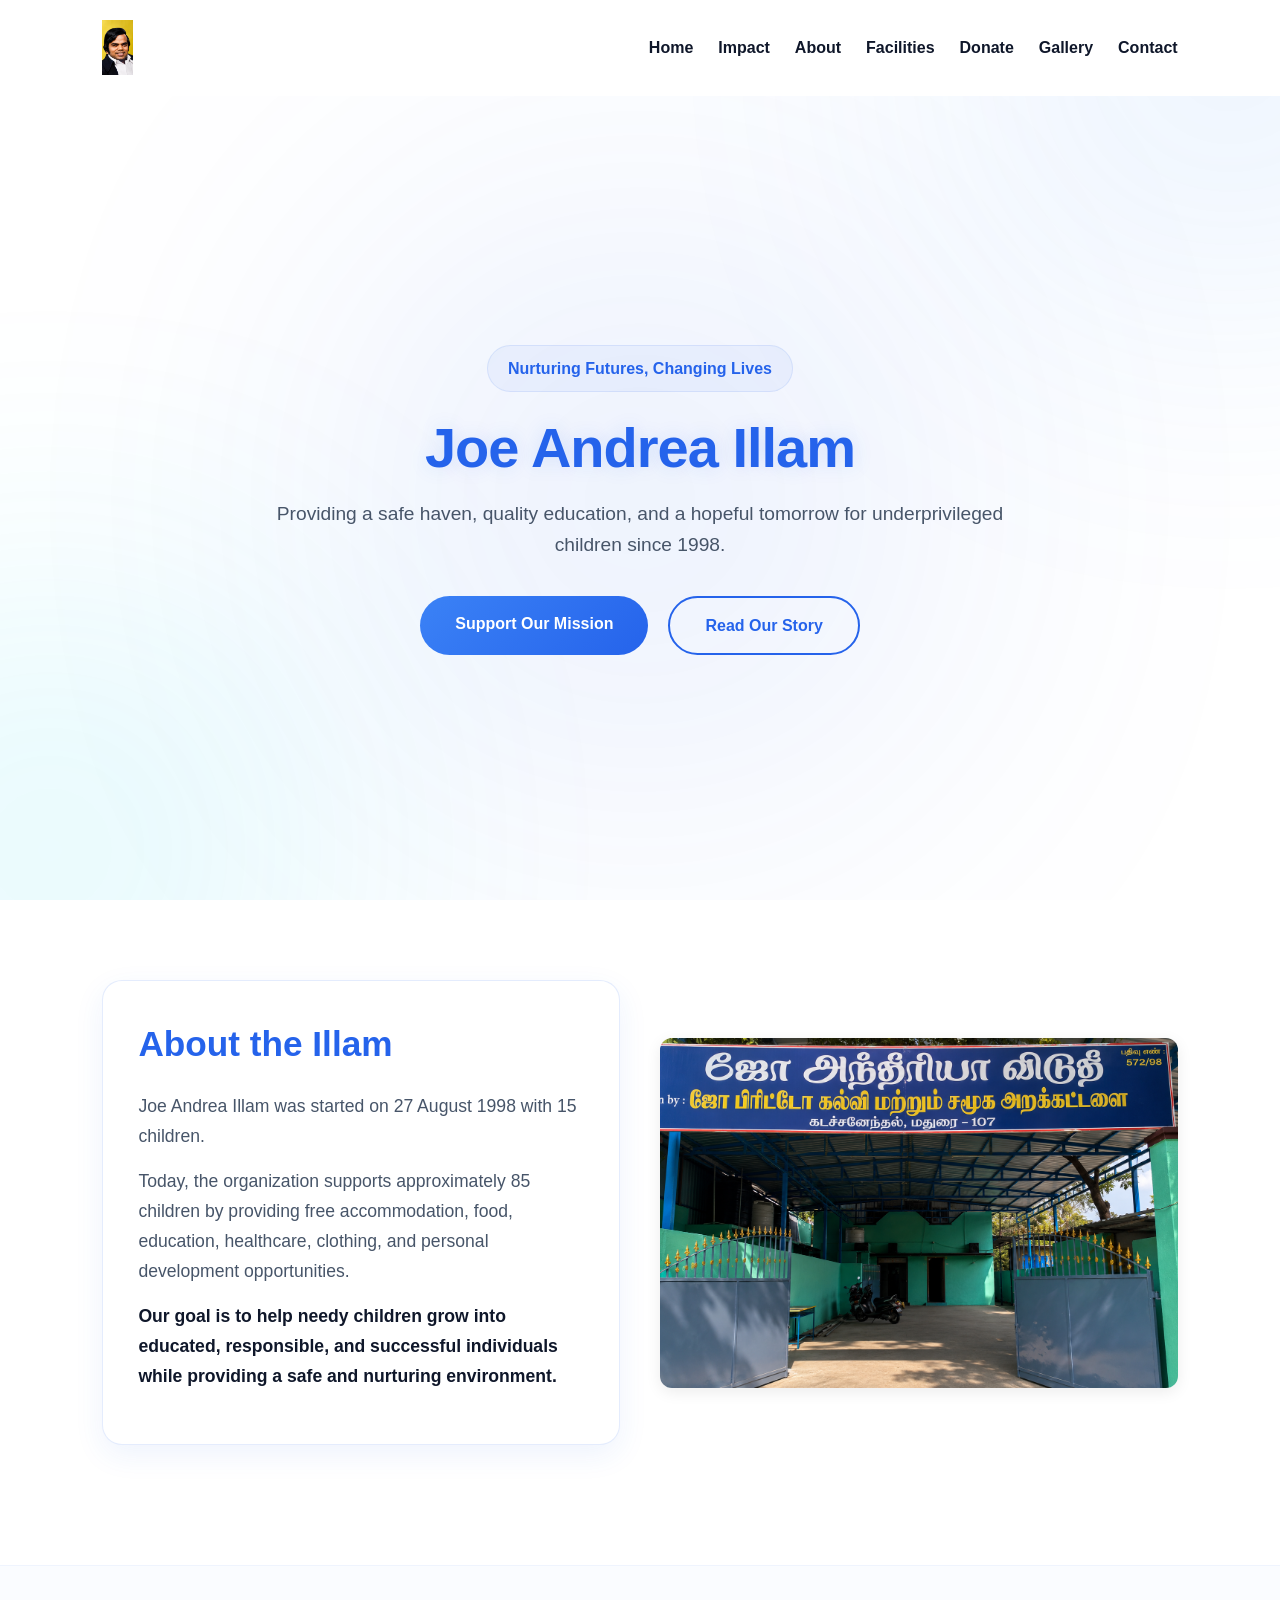
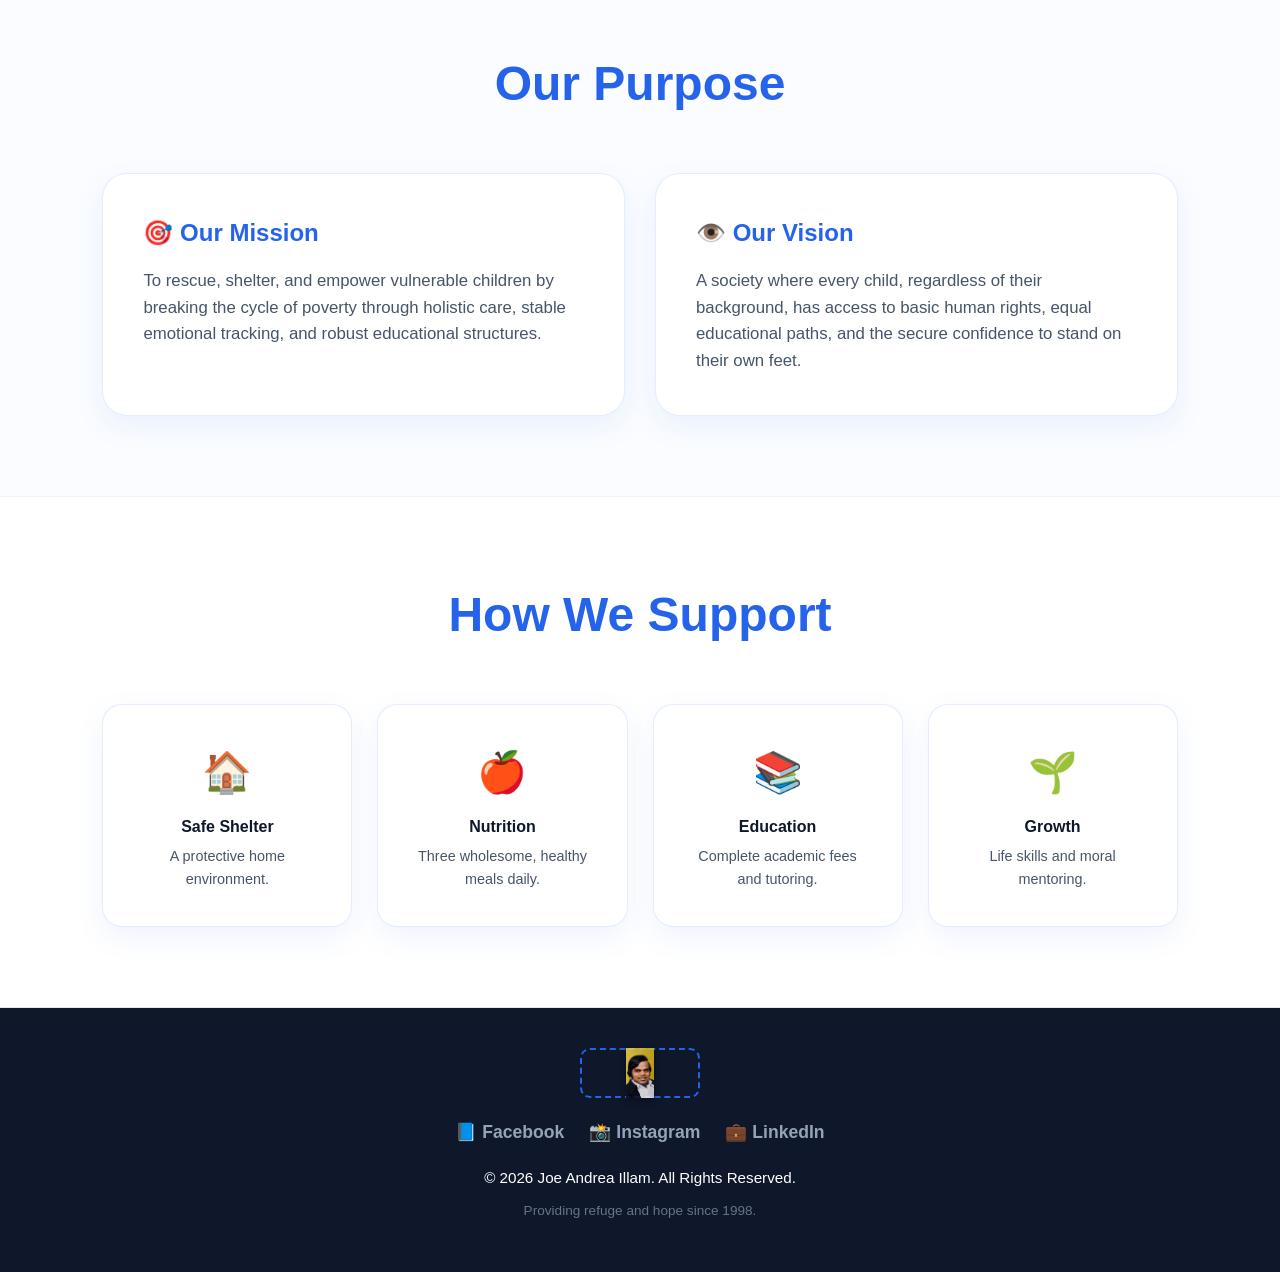
==== index.html @ 43335162 "Update index.html" ====
<!DOCTYPE html>
<html lang="en">
<head>
    <meta charset="UTF-8">
    <meta name="viewport" content="width=device-width, initial-scale=1.0">
    <title>Joe Andrea Illam - Home</title>
    <link rel="stylesheet" href="style.css">
</head>
<body>

    <nav class="navbar">
        <a href="/" style="display: flex; align-items: center; text-decoration: none;">
            <img src="assets/logo_ce.png" alt="Joe Andrea Illam Logo" style="height: 55px; width: auto; max-width: 100%; object-fit: contain;">
        </a>
        <ul class="nav-links">
            <li><a href="/">Home</a></li>
            <li><a href="/html_files/impact.html">Impact</a></li>
            <li><a href="/html_files/about.html">About</a></li>
            <li><a href="/html_files/facilities.html">Facilities</a></li>
            <li><a href="/html_files/donate.html">Donate</a></li>
            <li><a href="/pages/gallery.html">Gallery</a></li>
            <li><a href="/html_files/contact.html">Contact</a></li>
        </ul>
    </nav>

    <section class="hero">
        <div class="hero-glow"></div>
        <div class="hero-content">
            <span class="hero-tag">Nurturing Futures, Changing Lives</span>
            
            <h1 style="font-size: 3.5rem; font-weight: 900; letter-spacing: -1px;">Joe Andrea Illam</h1>
            
            <p>Providing a safe haven, quality education, and a hopeful tomorrow for underprivileged children since 1998.</p>
            <div class="hero-buttons">
                <a href="/html_files/donate.html" class="hero-btn">Support Our Mission</a>
                <a href="/html_files/about.html" class="hero-btn secondary-btn">Read Our Story</a>
            </div>
        </div>
    </section>

    <section class="about-summary-section" style="background: #ffffff;">
        <div class="about-container">
            <div class="about-content">
                <h2 style="color: #2563eb; font-size: 2.2rem; margin-bottom: 20px; font-weight: 800;">About the Illam</h2>
                <p style="font-size: 1.1rem; margin-bottom: 15px;">Joe Andrea Illam was started on 27 August 1998 with 15 children.</p>
                <p style="font-size: 1.1rem; margin-bottom: 15px;">Today, the organization supports approximately 85 children by providing free accommodation, food, education, healthcare, clothing, and personal development opportunities.</p>
                <p style="font-size: 1.1rem; font-weight: 600; color: #0f172a;">Our goal is to help needy children grow into educated, responsible, and successful individuals while providing a safe and nurturing environment.</p>
            </div>
            <div class="image-box-container" style="min-height: 350px; display: flex; align-items: center; justify-content: center; overflow: hidden; border-radius: 12px; box-shadow: 0 4px 15px rgba(0,0,0,0.08);">
                <img src="assets/entrenece.png" alt="Joe Andrea Illam Entrance" style="width: 100%; height: 350px; object-fit: cover; display: block;">
            </div>
        </div>
    </section>

    <section class="mission-vision-section" style="background: rgba(37, 99, 235, 0.02); border-top: 1px solid rgba(37, 99, 235, 0.05); border-bottom: 1px solid rgba(37, 99, 235, 0.05);">
        <h2 class="section-title">Our Purpose</h2>
        <div class="mission-grid">
            <div class="glass-card">
                <h3 style="color: #2563eb; margin-bottom: 15px; font-size: 1.5rem; display: flex; align-items: center; gap: 10px;">
                    🎯 Our Mission
                </h3>
                <p style="color: #475569; font-size: 1.05rem;">To rescue, shelter, and empower vulnerable children by breaking the cycle of poverty through holistic care, stable emotional tracking, and robust educational structures.</p>
            </div>
            <div class="glass-card">
                <h3 style="color: #2563eb; margin-bottom: 15px; font-size: 1.5rem; display: flex; align-items: center; gap: 10px;">
                    👁️ Our Vision
                </h3>
                <p style="color: #475569; font-size: 1.05rem;">A society where every child, regardless of their background, has access to basic human rights, equal educational paths, and the secure confidence to stand on their own feet.</p>
            </div>
        </div>
    </section>

    <section class="pillars-section" style="background: #ffffff;">
        <h2 class="section-title">How We Support</h2>
        <div class="facility-grid">
            <div class="facility-card">
                <div style="font-size: 2.5rem; margin-bottom: 10px;">🏠</div>
                <h4>Safe Shelter</h4>
                <p style="font-size: 0.9rem; color: #475569; font-weight: normal; margin-top: 5px;">A protective home environment.</p>
            </div>
            <div class="facility-card">
                <div style="font-size: 2.5rem; margin-bottom: 10px;">🍎</div>
                <h4>Nutrition</h4>
                <p style="font-size: 0.9rem; color: #475569; font-weight: normal; margin-top: 5px;">Three wholesome, healthy meals daily.</p>
            </div>
            <div class="facility-card">
                <div style="font-size: 2.5rem; margin-bottom: 10px;">📚</div>
                <h4>Education</h4>
                <p style="font-size: 0.9rem; color: #475569; font-weight: normal; margin-top: 5px;">Complete academic fees and tutoring.</p>
            </div>
            <div class="facility-card">
                <div style="font-size: 2.5rem; margin-bottom: 10px;">🌱</div>
                <h4>Growth</h4>
                <p style="font-size: 0.9rem; color: #475569; font-weight: normal; margin-top: 5px;">Life skills and moral mentoring.</p>
            </div>
        </div>
    </section>

    <footer class="footer" style="padding: 40px 20px; background: #0f172a; color: #ffffff; text-align: center;">
        <div class="footer-logo" style="margin-bottom: 20px;">
            <img src="assets/logo_ce.png" alt="Joe Andrea Illam Footer Logo" style="height: 50px; width: auto; opacity: 0.85; filter: drop-shadow(0px 2px 4px rgba(0,0,0,0.5));">
        </div>
        
        <div class="social-links" style="margin-bottom: 20px; display: flex; justify-content: center; align-items: center; gap: 25px; flex-wrap: wrap;">
            <a href="https://www.facebook.com/share/1VLfPqakQE/" target="_blank" style="color: #94a3b8; text-decoration: none; font-weight: 600; font-size: 1.1rem; transition: color 0.3s;" onmouseover="this.style.color='#1877F2'" onmouseout="this.style.color='#94a3b8'">
                📘 Facebook
            </a>
            <a href="https://www.instagram.com/joe_twinklings?igsh=MTR5OWZyY2IxOW5wZw%3D%3D" target="_blank" style="color: #94a3b8; text-decoration: none; font-weight: 600; font-size: 1.1rem; transition: color 0.3s;" onmouseover="this.style.color='#E1306C'" onmouseout="this.style.color='#94a3b8'">
                📸 Instagram
            </a>
            <a href="https://www.linkedin.com/in/joe-andrea-illam-51b11a83/" target="_blank" style="color: #94a3b8; text-decoration: none; font-weight: 600; font-size: 1.1rem; transition: color 0.3s;" onmouseover="this.style.color='#0A66C2'" onmouseout="this.style.color='#94a3b8'">
                💼 LinkedIn
            </a>
        </div>

        <p>&copy; 2026 Joe Andrea Illam. All Rights Reserved.</p>
        <p style="font-size: 0.85rem; color: #64748b; margin-top: 5px;">Providing refuge and hope since 1998.</p>
    </footer>

    <script src="script.js"></script>
</body>
</html>
---- style.css ----
/* =====================================
JOE ANDREA ILLAM - STYLE.CSS
===================================== */

* {
    margin: 0;
    padding: 0;
    box-sizing: border-box;
    /* Removed scroll-behavior: smooth to fix page jumping issue */
}

body {
    background: #ffffff;
    color: #0f172a;
    font-family: Arial, Helvetica, sans-serif;
    overflow-x: hidden;
    line-height: 1.6;
}

/* Background Blobs */
body::before {
    content: "";
    position: fixed;
    top: -200px;
    right: -200px;
    width: 500px;
    height: 500px;
    background: #60a5fa;
    opacity: 0.15;
    border-radius: 50%;
    filter: blur(150px);
    z-index: -1;
}

body::after {
    content: "";
    position: fixed;
    bottom: -200px;
    left: -200px;
    width: 500px;
    height: 500px;
    background: #22d3ee;
    opacity: 0.15;
    border-radius: 50%;
    filter: blur(150px);
    z-index: -1;
}

/* ==========================
NAVBAR
========================== */

.navbar {
    position: fixed;
    top: 0;
    left: 0;
    width: 100%;
    display: flex;
    justify-content: space-between;
    align-items: center;
    padding: 20px 8%;
    background: rgba(255, 255, 255, 0.95);
    box-shadow: 0 4px 20px rgba(0, 0, 0, 0.05);
    backdrop-filter: blur(15px);
    z-index: 1000;
    border-bottom: 1px solid rgba(255, 255, 255, 0.08);
}

.logo-box {
    width: 120px;
    height: 50px;
    border: 2px dashed #2563eb;
    display: flex;
    align-items: center;
    justify-content: center;
    color: #2563eb; /* Set to deep blue to match themes securely */
    font-weight: bold;
    border-radius: 10px;
}

.nav-links {
    display: flex;
    list-style: none;
    gap: 25px;
}

.nav-links a {
    text-decoration: none;
    color: #0f172a;
    font-weight: 600;
    transition: .3s;
}

.nav-links a:hover {
    color: #2563eb;
}

/* ==========================
HERO
========================== */

.hero {
    min-height: 100vh;
    display: flex;
    align-items: center;
    justify-content: center;
    text-align: center;
    position: relative;
    overflow: hidden;
    padding: 140px 20px 40px 20px; /* Enhanced padding to handle top bar spacing safely */
}

.hero-glow {
    position: absolute;
    width: 500px;
    height: 500px;
    background: #2563eb;
    opacity: .15;
    border-radius: 50%;
    filter: blur(180px);
    animation: floatGlow 8s ease-in-out infinite;
}

@keyframes floatGlow {
    0% { transform: translate(-120px, -50px); }
    50% { transform: translate(120px, 50px); }
    100% { transform: translate(-120px, -50px); }
}

.hero-content {
    max-width: 900px;
    position: relative;
    z-index: 5;
}

.hero-tag {
    display: inline-block;
    padding: 10px 20px;
    background: rgba(37, 99, 235, 0.05);
    border: 1px solid rgba(37, 99, 235, 0.1);
    border-radius: 50px;
    margin-bottom: 25px;
    color: #2563eb;
    font-weight: 600;
}

.hero-content h1 {
    font-size: 4.5rem;
    font-weight: 800;
    color: #2563eb;
    line-height: 1.1;
    margin-bottom: 20px;
    text-shadow: 0 0 20px rgba(37, 99, 235, 0.15);
}

.hero-content p {
    font-size: 1.2rem;
    max-width: 750px;
    margin: auto;
    color: #475569;
}

.hero-buttons {
    margin-top: 35px;
    display: flex;
    justify-content: center;
    gap: 20px;
}

.hero-btn {
    padding: 15px 35px;
    border: none;
    border-radius: 50px;
    cursor: pointer;
    font-weight: bold;
    color: white;
    background: linear-gradient(135deg, #3b82f6, #2563eb);
    transition: .4s;
    text-decoration: none;
    display: inline-block;
}

.hero-btn:hover {
    transform: translateY(-6px);
    box-shadow: 0 10px 25px rgba(37, 99, 235, 0.3);
}

.secondary-btn {
    background: transparent !important;
    border: 2px solid #2563eb;
    color: #2563eb;
}

.secondary-btn:hover {
    background: #2563eb !important;
    color: white;
}

/* ==========================
GLOBAL SECTIONS
========================== */

section {
    padding: 80px 8%;
}

.section-title {
    text-align: center;
    font-size: 3rem;
    color: #2563eb;
    margin-bottom: 50px;
    font-weight: 800;
}

/* ==========================
IMPACT (STATS)
========================== */

.stats-container {
    display: grid;
    grid-template-columns: repeat(auto-fit, minmax(220px, 1fr));
    gap: 30px;
}

.stat-card {
    background: #ffffff;
    border: 1px solid rgba(37, 99, 235, 0.12);
    box-shadow: 0 10px 30px rgba(37, 99, 235, 0.08);
    backdrop-filter: blur(20px);
    border-radius: 25px;
    text-align: center;
    padding: 40px 20px;
    transition: .4s;
}

.stat-card:hover {
    transform: translateY(-10px);
    box-shadow: 0 20px 40px rgba(37, 99, 235, 0.15);
}

.stat-card h3 {
    font-size: 3.5rem;
    color: #2563eb;
    margin-bottom: 10px;
}

.stat-card p {
    color: #475569;
    font-weight: 600;
}

/* ==========================
ABOUT
========================== */

.about-container {
    display: grid;
    grid-template-columns: repeat(auto-fit, minmax(320px, 1fr));
    gap: 40px;
    align-items: center;
    margin-bottom: 40px;
}

.image-placeholder {
    min-height: 320px;
    border: 3px dashed #2563eb;
    border-radius: 20px;
    display: flex;
    justify-content: center;
    align-items: center;
    color: #2563eb;
    background: rgba(37, 99, 235, 0.02);
    font-weight: 700;
    padding: 20px;
    text-align: center;
}

.about-content {
    background: #ffffff;
    border: 1px solid rgba(37, 99, 235, 0.12);
    box-shadow: 0 10px 30px rgba(37, 99, 235, 0.08);
    padding: 35px;
    border-radius: 20px;
    color: #475569;
}

.about-content h3 {
    color: #2563eb;
    font-size: 1.8rem;
    margin-bottom: 15px;
}

.about-content p {
    margin-bottom: 18px;
    line-height: 1.7;
}

/* ==========================
MISSION / VOICES
========================== */

.mission-grid {
    display: grid;
    grid-template-columns: repeat(auto-fit, minmax(320px, 1fr));
    gap: 30px;
}

.glass-card {
    background: #ffffff;
    border: 1px solid rgba(37, 99, 235, 0.12);
    box-shadow: 0 10px 30px rgba(37, 99, 235, 0.08);
    border-radius: 25px;
    padding: 40px;
    transition: .4s;
}

.glass-card:hover {
    transform: translateY(-10px);
    box-shadow: 0 15px 35px rgba(37, 99, 235, 0.15);
}

/* ==========================
FACILITIES
========================== */

.facility-grid {
    display: grid;
    grid-template-columns: repeat(auto-fit, minmax(240px, 1fr));
    gap: 25px;
}

.facility-card {
    background: #ffffff;
    border: 1px solid rgba(37, 99, 235, 0.12);
    box-shadow: 0 10px 30px rgba(37, 99, 235, 0.08);
    border-radius: 20px;
    text-align: center;
    padding: 35px;
    font-weight: 600;
    transition: .4s;
    color: #0f172a;
}

.facility-card:hover {
    transform: translateY(-10px);
    box-shadow: 0 15px 35px rgba(37, 99, 235, 0.15);
}

/* ==========================
DONATION & CONTACT CARD
========================== */

.donation-card, .contact-card {
    max-width: 950px;
    margin: auto;
    background: #ffffff;
    border: 1px solid rgba(37, 99, 235, 0.12);
    box-shadow: 0 10px 30px rgba(37, 99, 235, 0.08);
    border-radius: 25px;
    padding: 40px;
}

/* ==========================
FOOTER
========================== */

.footer {
    padding: 50px 20px;
    text-align: center;
    background: #f8fafc;
    color: #475569;
    border-top: 1px solid #e2e8f0;
}

.footer-logo {
    width: 120px;
    height: 50px;
    border: 2px dashed #2563eb;
    margin: auto;
    display: flex;
    justify-content: center;
    align-items: center;
    color: #2563eb;
    margin-bottom: 20px;
    font-weight: 700;
    border-radius: 10px;
}

.footer p {
    margin-bottom: 10px;
    font-size: 0.95rem;
}

/* ==========================
MOBILE MEDIA QUERIES
========================== */

@media (max-width: 900px) {
    .navbar {
        flex-direction: column;
        gap: 15px;
        padding: 15px 2%;
        position: relative; /* Avoids overlay locking on small screen sizes */
    }

    .nav-links {
        flex-wrap: wrap;
        justify-content: center;
        gap: 15px;
    }

    .hero {
        padding-top: 40px;
        min-height: auto;
    }

    .hero-content h1 {
        font-size: 2.8rem;
    }

    .hero-buttons {
        flex-direction: column;
        align-items: center;
        gap: 15px;
    }

    .section-title {
        font-size: 2.2rem;
        margin-bottom: 30px;
    }
    
    section {
        padding: 50px 5%;
    }
}
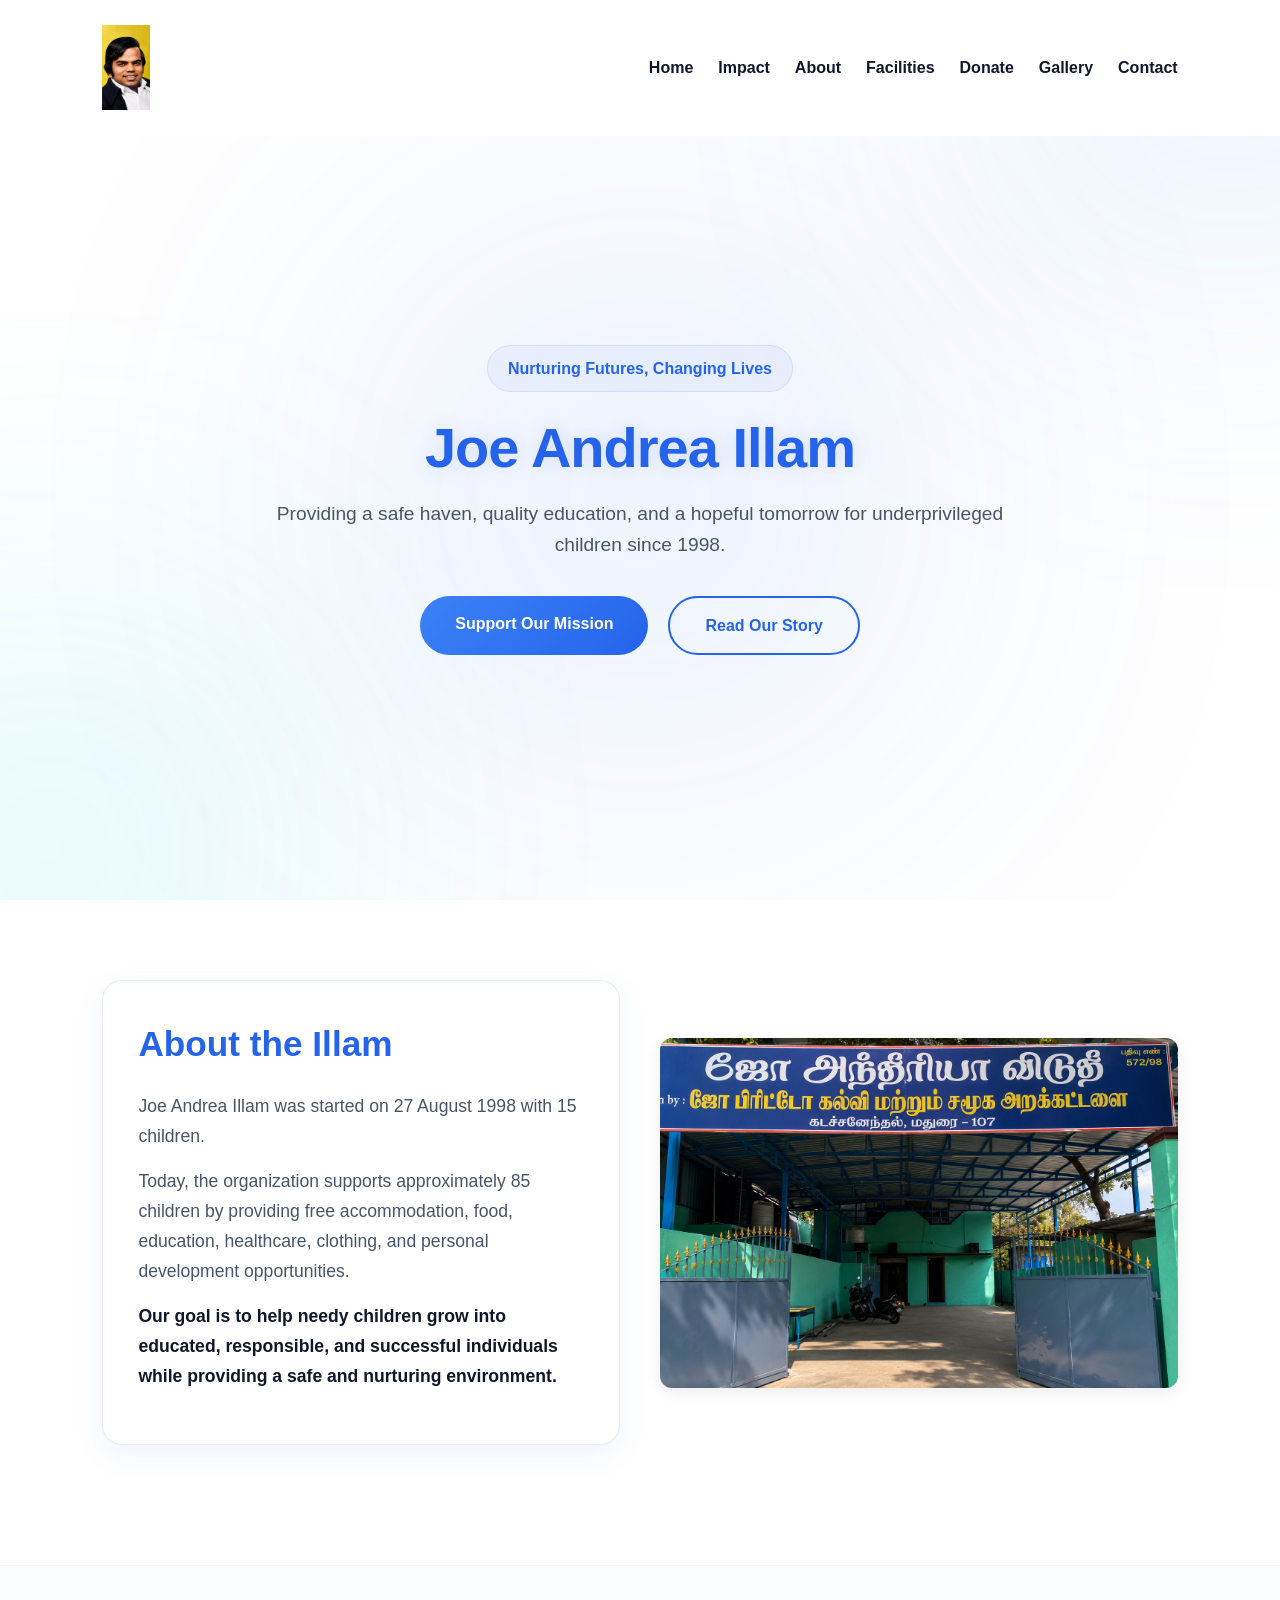
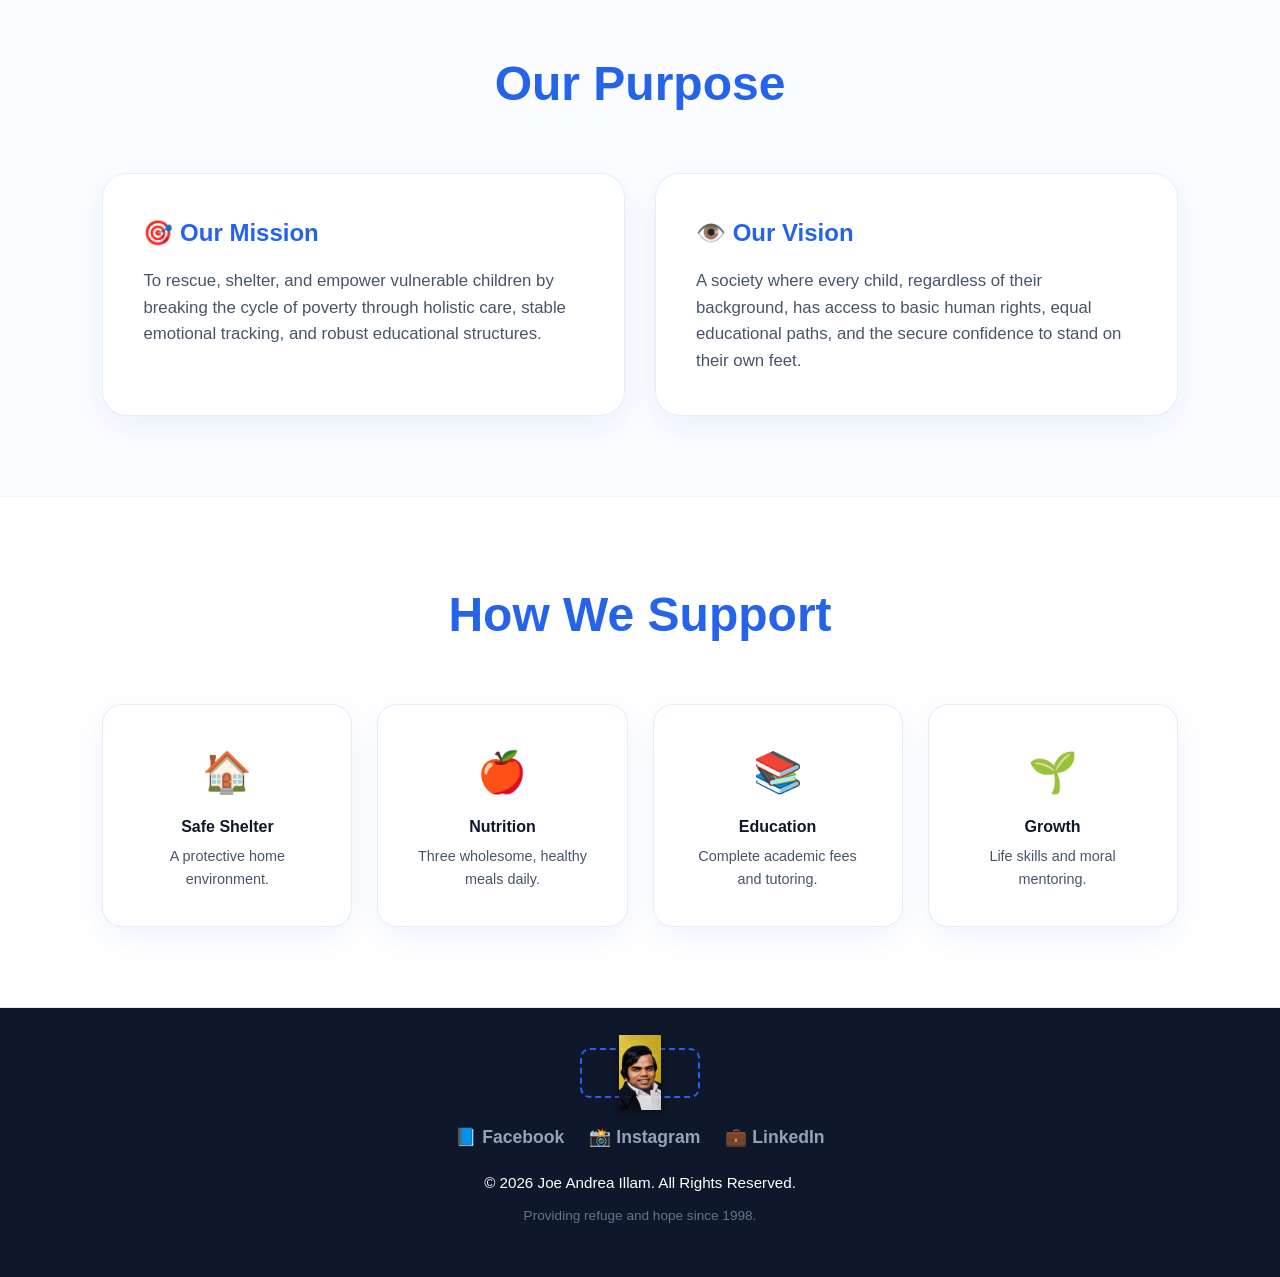
==== commit 50418fab: "Update index.html" ====
--- a/index.html
+++ b/index.html
@@ -9,8 +9,8 @@
 <body>
 
     <nav class="navbar">
-        <a href="/" style="display: flex; align-items: center; text-decoration: none;">
-            <img src="assets/logo_ce.png" alt="Joe Andrea Illam Logo" style="height: 55px; width: auto; max-width: 100%; object-fit: contain;">
+        <a href="/" style="display: flex; align-items: center; text-decoration: none; padding: 5px 0;">
+            <img src="assets/logo_ce.png" alt="Joe Andrea Illam Logo" style="height: 85px; width: auto; max-width: 100%; object-fit: contain;">
         </a>
         <ul class="nav-links">
             <li><a href="/">Home</a></li>
@@ -97,8 +97,8 @@
     </section>
 
     <footer class="footer" style="padding: 40px 20px; background: #0f172a; color: #ffffff; text-align: center;">
-        <div class="footer-logo" style="margin-bottom: 20px;">
-            <img src="assets/logo_ce.png" alt="Joe Andrea Illam Footer Logo" style="height: 50px; width: auto; opacity: 0.85; filter: drop-shadow(0px 2px 4px rgba(0,0,0,0.5));">
+        <div class="footer-logo" style="margin-bottom: 25px;">
+            <img src="assets/logo_ce.png" alt="Joe Andrea Illam Footer Logo" style="height: 75px; width: auto; opacity: 0.9; filter: drop-shadow(0px 2px 4px rgba(0,0,0,0.5));">
         </div>
         
         <div class="social-links" style="margin-bottom: 20px; display: flex; justify-content: center; align-items: center; gap: 25px; flex-wrap: wrap;">
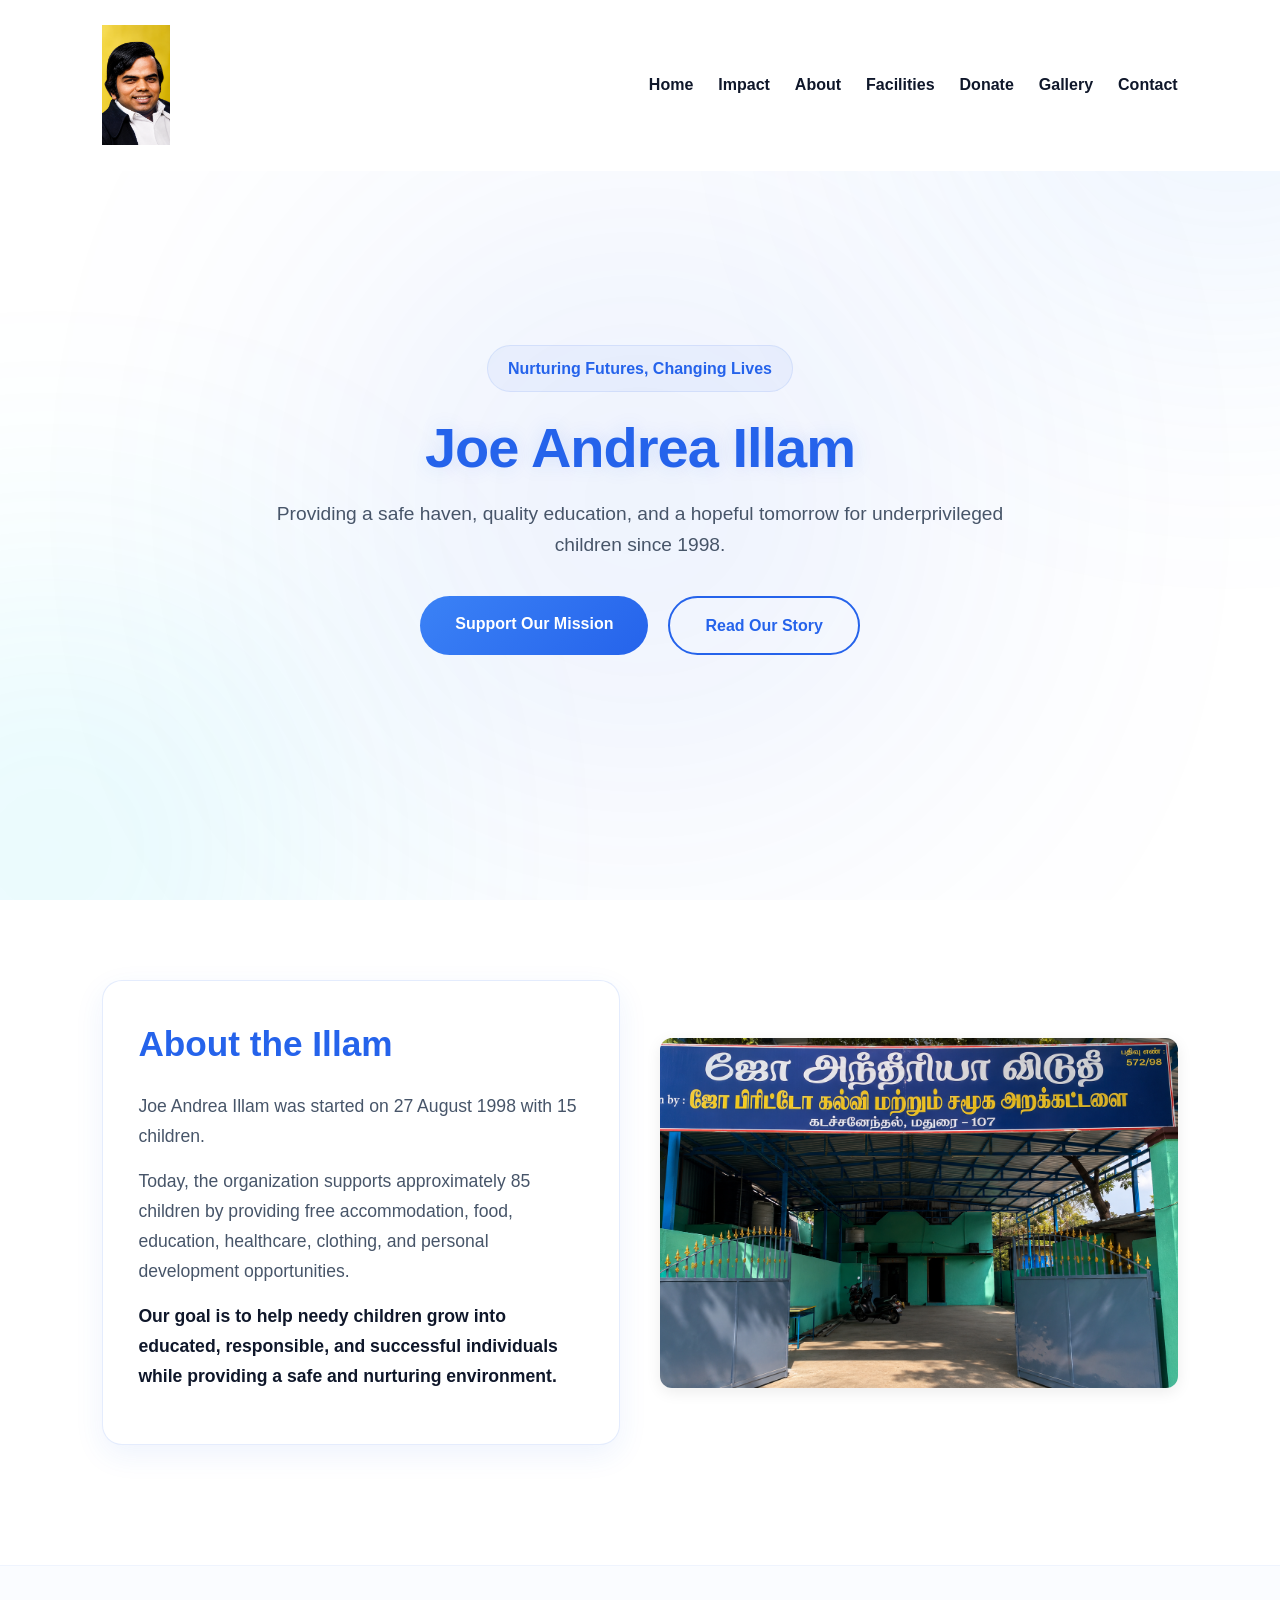
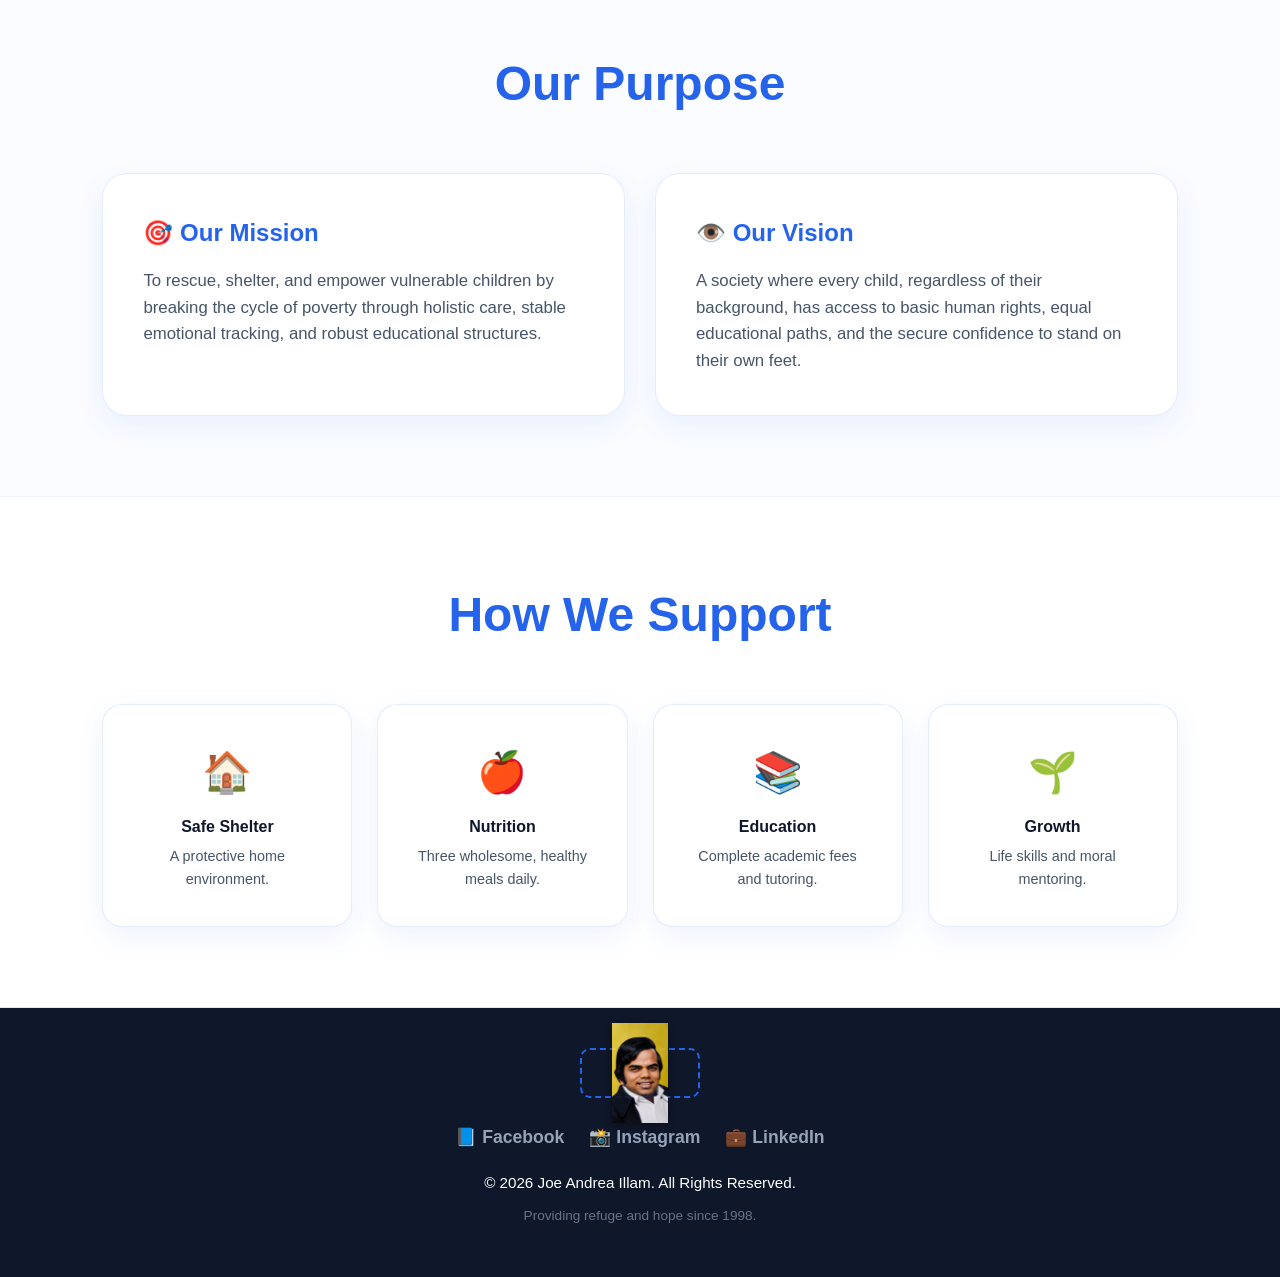
==== commit 16b907a2: "Update index.html" ====
--- a/index.html
+++ b/index.html
@@ -10,7 +10,7 @@
 
     <nav class="navbar">
         <a href="/" style="display: flex; align-items: center; text-decoration: none; padding: 5px 0;">
-            <img src="assets/logo_ce.png" alt="Joe Andrea Illam Logo" style="height: 85px; width: auto; max-width: 100%; object-fit: contain;">
+            <img src="assets/logo_ce.png" alt="Joe Andrea Illam Logo" style="height: 120px !important; width: auto !important; max-width: none !important; object-fit: contain;">
         </a>
         <ul class="nav-links">
             <li><a href="/">Home</a></li>
@@ -98,7 +98,7 @@
 
     <footer class="footer" style="padding: 40px 20px; background: #0f172a; color: #ffffff; text-align: center;">
         <div class="footer-logo" style="margin-bottom: 25px;">
-            <img src="assets/logo_ce.png" alt="Joe Andrea Illam Footer Logo" style="height: 75px; width: auto; opacity: 0.9; filter: drop-shadow(0px 2px 4px rgba(0,0,0,0.5));">
+            <img src="assets/logo_ce.png" alt="Joe Andrea Illam Footer Logo" style="height: 100px !important; width: auto !important; opacity: 0.9; filter: drop-shadow(0px 2px 4px rgba(0,0,0,0.5));">
         </div>
         
         <div class="social-links" style="margin-bottom: 20px; display: flex; justify-content: center; align-items: center; gap: 25px; flex-wrap: wrap;">
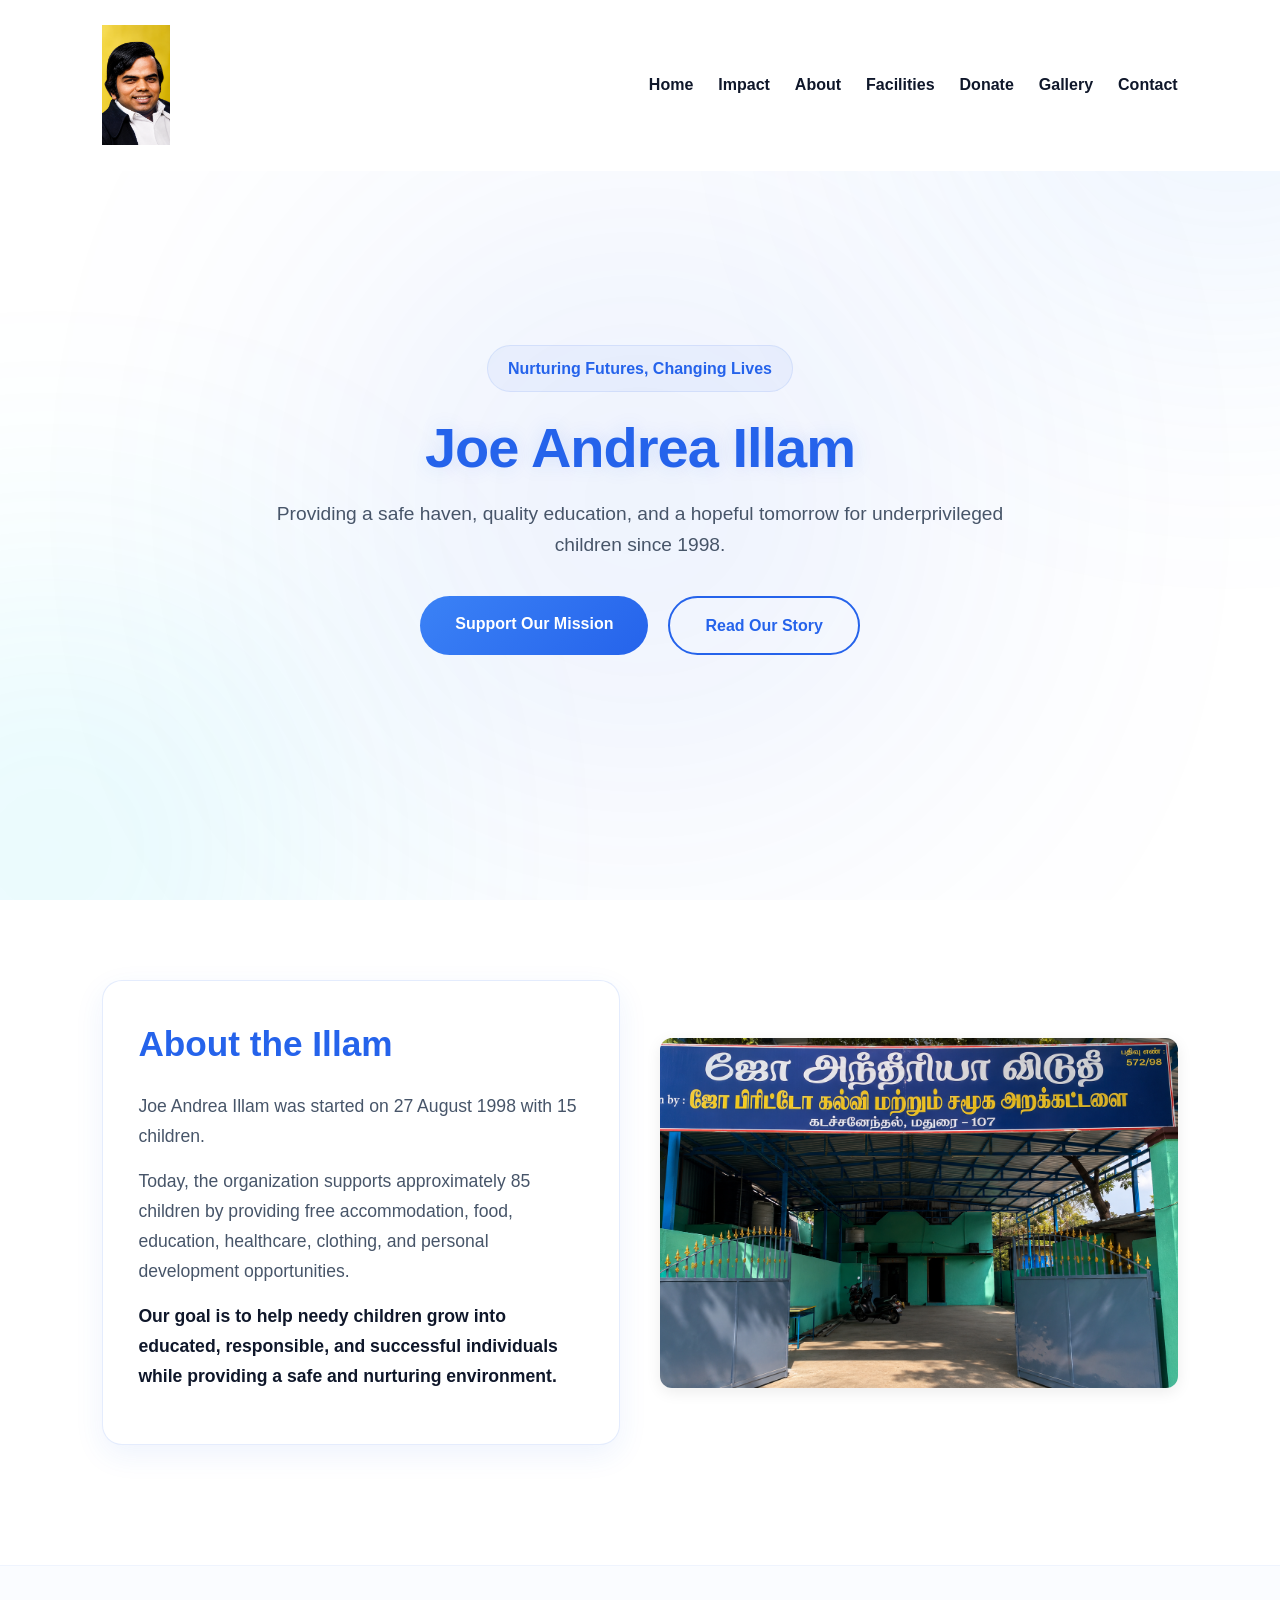
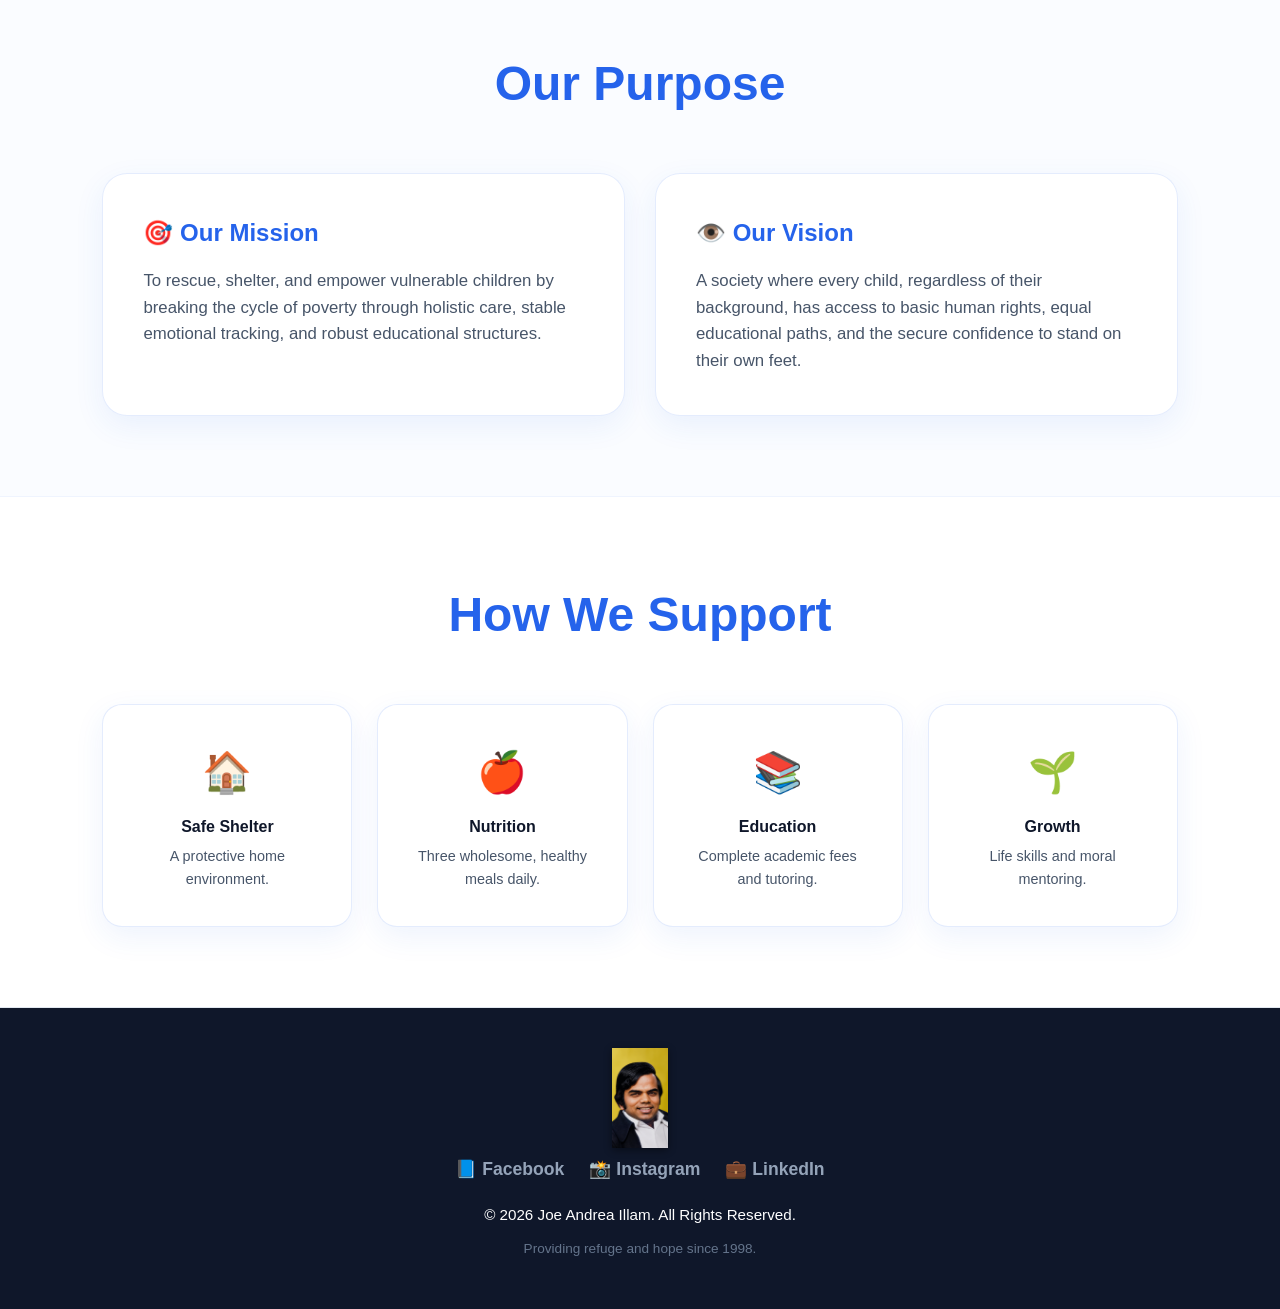
==== commit 2f8fb22b: "Update index.html" ====
--- a/index.html
+++ b/index.html
@@ -97,7 +97,6 @@
     </section>
 
     <footer class="footer" style="padding: 40px 20px; background: #0f172a; color: #ffffff; text-align: center;">
-        <div class="footer-logo" style="margin-bottom: 25px;">
             <img src="assets/logo_ce.png" alt="Joe Andrea Illam Footer Logo" style="height: 100px !important; width: auto !important; opacity: 0.9; filter: drop-shadow(0px 2px 4px rgba(0,0,0,0.5));">
         </div>
         
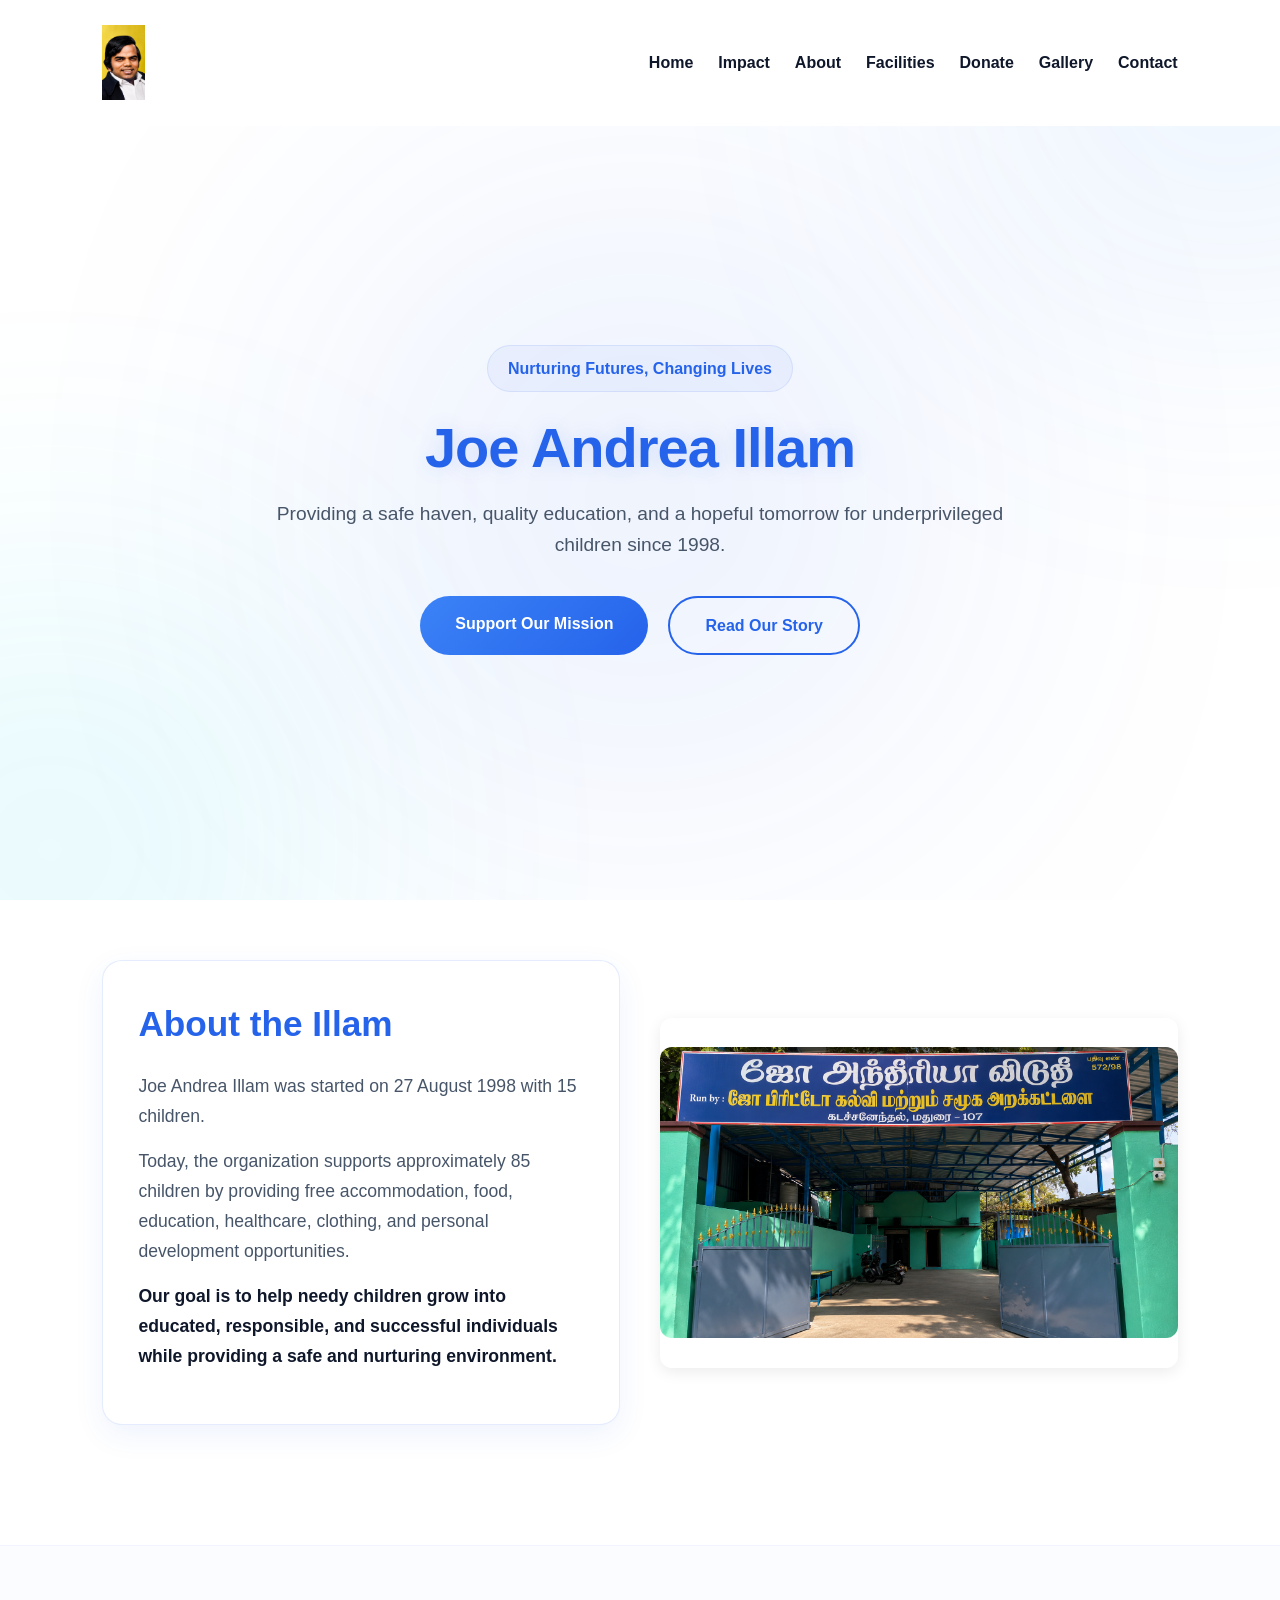
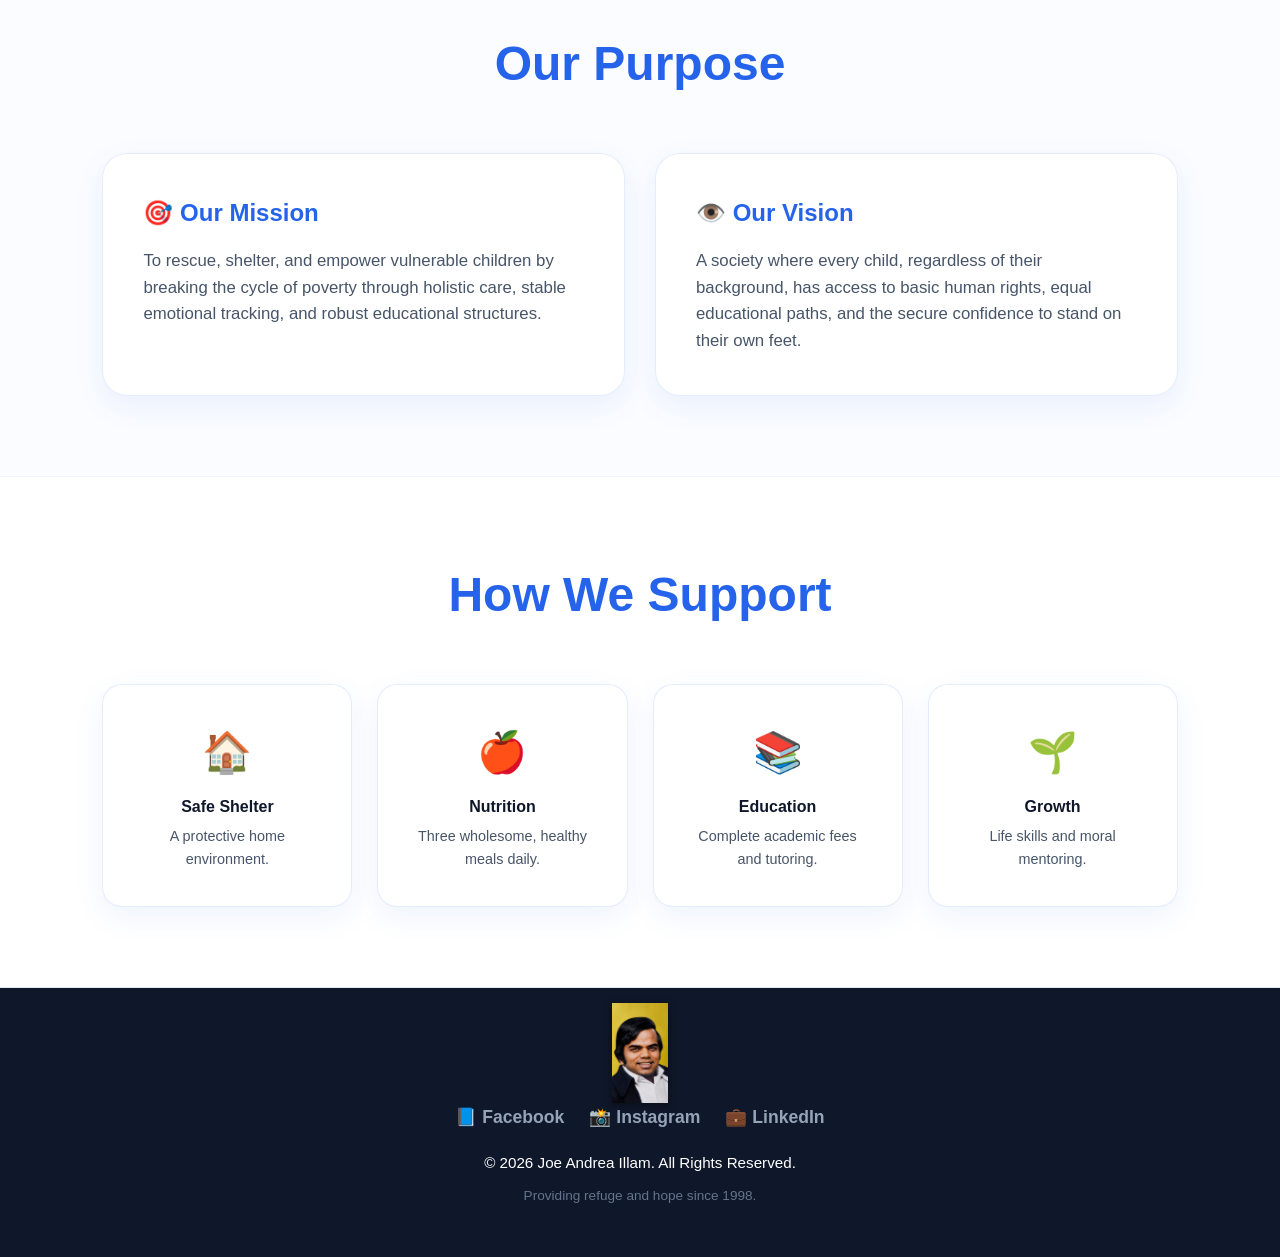
==== commit 54105c07: "Update index.html" ====
--- a/index.html
+++ b/index.html
@@ -8,11 +8,14 @@
 </head>
 <body>
 
+    <!-- NAVBAR -->
     <nav class="navbar">
+        <!-- Replaced text placeholder with a beautifully sized linked logo image -->
         <a href="/" style="display: flex; align-items: center; text-decoration: none; padding: 5px 0;">
-            <img src="assets/logo_ce.png" alt="Joe Andrea Illam Logo" style="height: 120px !important; width: auto !important; max-width: none !important; object-fit: contain;">
+            <img src="assets/logo_ce.png" alt="Joe Andrea Illam Logo" style="height: 75px !important; width: auto !important; max-width: 100% !important; object-fit: contain;">
         </a>
         <ul class="nav-links">
+            <!-- Changed href from "/index.html" to just "/" -->
             <li><a href="/">Home</a></li>
             <li><a href="/html_files/impact.html">Impact</a></li>
             <li><a href="/html_files/about.html">About</a></li>
@@ -23,11 +26,15 @@
         </ul>
     </nav>
 
+    <!-- HERO SECTION -->
+    <!-- UPDATE THIS HERO SECTION INSIDE YOUR OUTSIDE index.html -->
     <section class="hero">
         <div class="hero-glow"></div>
         <div class="hero-content">
+            <!-- Put the tagline inside the small welcome tag box -->
             <span class="hero-tag">Nurturing Futures, Changing Lives</span>
             
+            <!-- Made the name the big, bold, catchy headline -->
             <h1 style="font-size: 3.5rem; font-weight: 900; letter-spacing: -1px;">Joe Andrea Illam</h1>
             
             <p>Providing a safe haven, quality education, and a hopeful tomorrow for underprivileged children since 1998.</p>
@@ -38,7 +45,8 @@
         </div>
     </section>
 
-    <section class="about-summary-section" style="background: #ffffff;">
+    <!-- BRIEF ABOUT US SECTION -->
+    <section class="about-summary-section" style="background: #ffffff; padding-top: 60px;">
         <div class="about-container">
             <div class="about-content">
                 <h2 style="color: #2563eb; font-size: 2.2rem; margin-bottom: 20px; font-weight: 800;">About the Illam</h2>
@@ -46,21 +54,25 @@
                 <p style="font-size: 1.1rem; margin-bottom: 15px;">Today, the organization supports approximately 85 children by providing free accommodation, food, education, healthcare, clothing, and personal development opportunities.</p>
                 <p style="font-size: 1.1rem; font-weight: 600; color: #0f172a;">Our goal is to help needy children grow into educated, responsible, and successful individuals while providing a safe and nurturing environment.</p>
             </div>
+            <!-- Entrance Image Container -->
             <div class="image-box-container" style="min-height: 350px; display: flex; align-items: center; justify-content: center; overflow: hidden; border-radius: 12px; box-shadow: 0 4px 15px rgba(0,0,0,0.08);">
-                <img src="assets/entrenece.png" alt="Joe Andrea Illam Entrance" style="width: 100%; height: 350px; object-fit: cover; display: block;">
+                <img src="assets/entrenece.png" alt="Joe Andrea Illam Entrance" style="width: 100%; height: auto; max-height: 450px; object-fit: contain; display: block; border-radius: 12px;">
             </div>
         </div>
     </section>
 
+    <!-- MISSION & VISION SECTIONS -->
     <section class="mission-vision-section" style="background: rgba(37, 99, 235, 0.02); border-top: 1px solid rgba(37, 99, 235, 0.05); border-bottom: 1px solid rgba(37, 99, 235, 0.05);">
         <h2 class="section-title">Our Purpose</h2>
         <div class="mission-grid">
+            <!-- Mission Card -->
             <div class="glass-card">
                 <h3 style="color: #2563eb; margin-bottom: 15px; font-size: 1.5rem; display: flex; align-items: center; gap: 10px;">
                     🎯 Our Mission
                 </h3>
                 <p style="color: #475569; font-size: 1.05rem;">To rescue, shelter, and empower vulnerable children by breaking the cycle of poverty through holistic care, stable emotional tracking, and robust educational structures.</p>
             </div>
+            <!-- Vision Card -->
             <div class="glass-card">
                 <h3 style="color: #2563eb; margin-bottom: 15px; font-size: 1.5rem; display: flex; align-items: center; gap: 10px;">
                     👁️ Our Vision
@@ -70,6 +82,7 @@
         </div>
     </section>
 
+    <!-- CORE PILLARS SECTION -->
     <section class="pillars-section" style="background: #ffffff;">
         <h2 class="section-title">How We Support</h2>
         <div class="facility-grid">
@@ -96,10 +109,14 @@
         </div>
     </section>
 
+    <!-- FOOTER -->
     <footer class="footer" style="padding: 40px 20px; background: #0f172a; color: #ffffff; text-align: center;">
-            <img src="assets/logo_ce.png" alt="Joe Andrea Illam Footer Logo" style="height: 100px !important; width: auto !important; opacity: 0.9; filter: drop-shadow(0px 2px 4px rgba(0,0,0,0.5));">
+        <!-- Clean version of your logo image with any borders stripped completely -->
+        <div class="footer-logo" style="margin-bottom: 25px; border: none !important; outline: none !important; box-shadow: none !important;">
+            <img src="assets/logo_ce.png" alt="Joe Andrea Illam Footer Logo" style="height: 100px !important; width: auto !important; opacity: 0.9; filter: drop-shadow(0px 2px 4px rgba(0,0,0,0.5)); border: none !important; outline: none !important;">
         </div>
         
+        <!-- Social Media Icon Links Block -->
         <div class="social-links" style="margin-bottom: 20px; display: flex; justify-content: center; align-items: center; gap: 25px; flex-wrap: wrap;">
             <a href="https://www.facebook.com/share/1VLfPqakQE/" target="_blank" style="color: #94a3b8; text-decoration: none; font-weight: 600; font-size: 1.1rem; transition: color 0.3s;" onmouseover="this.style.color='#1877F2'" onmouseout="this.style.color='#94a3b8'">
                 📘 Facebook
